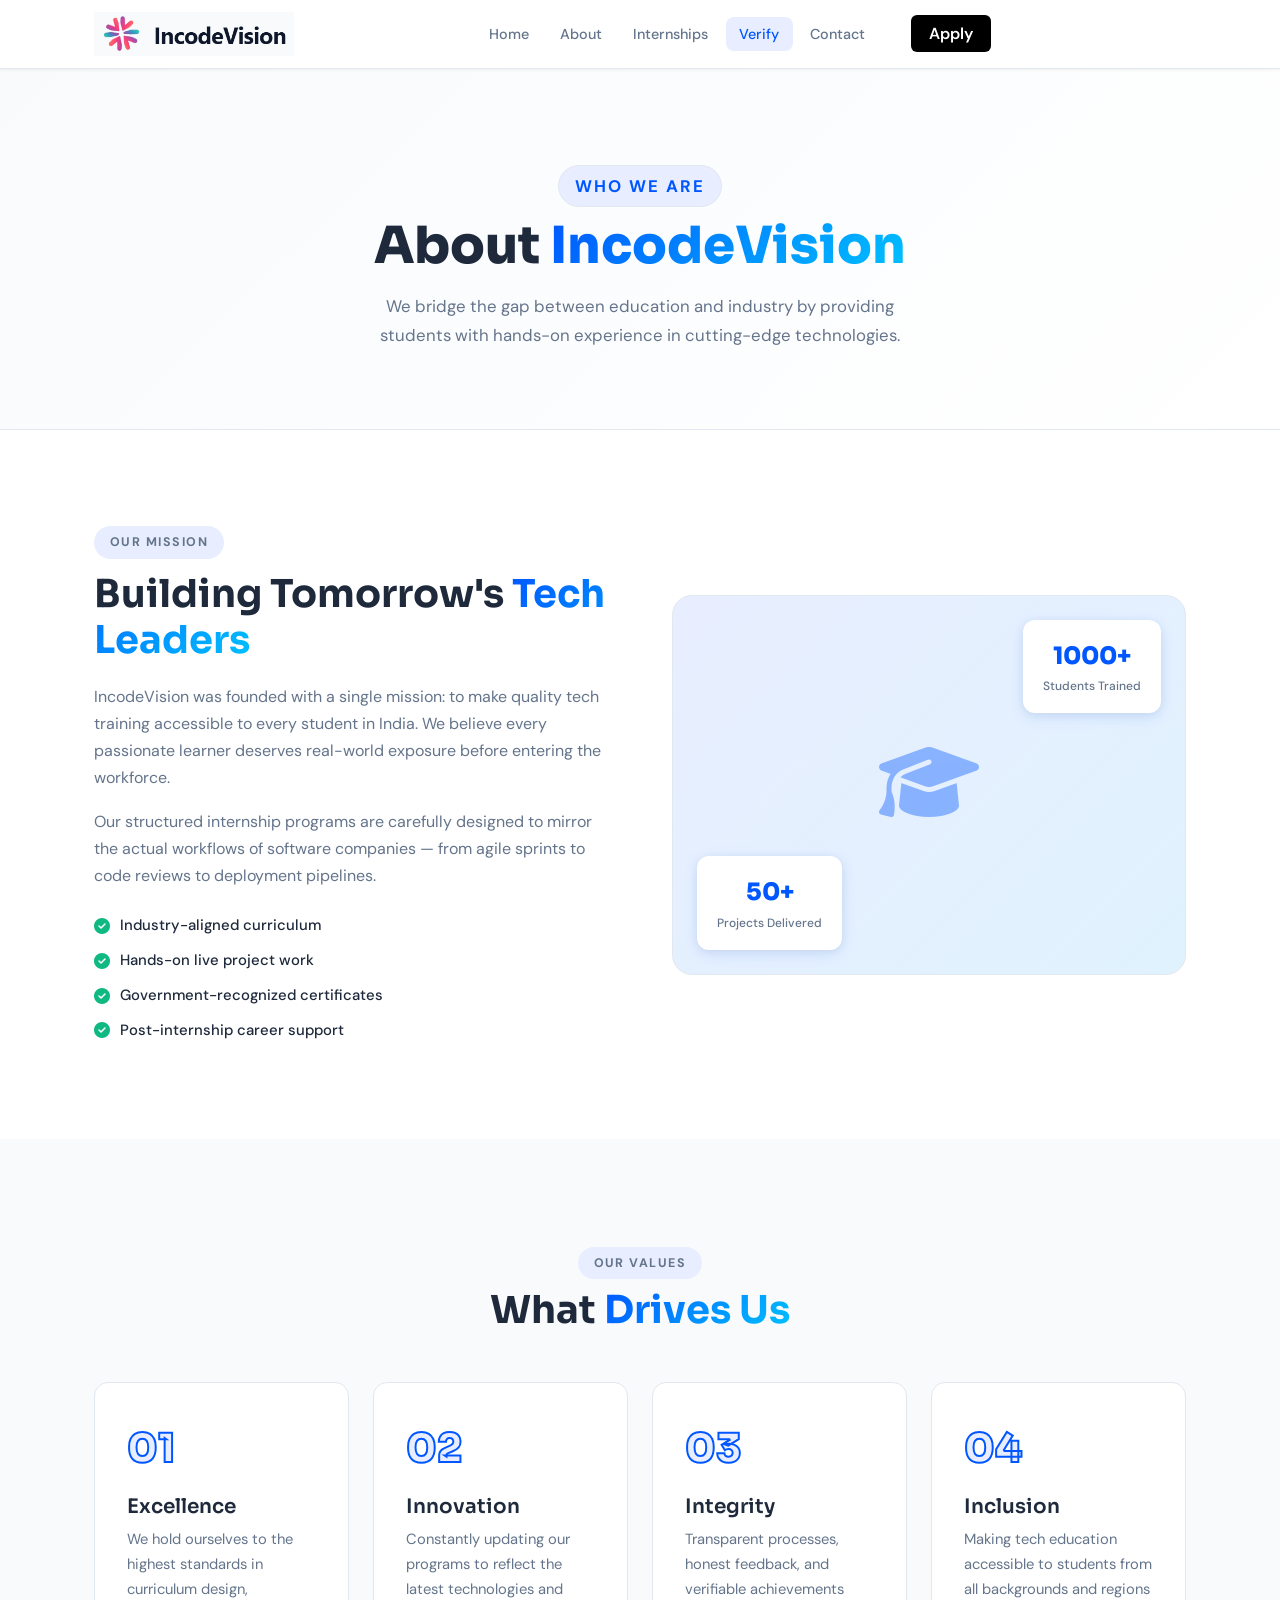
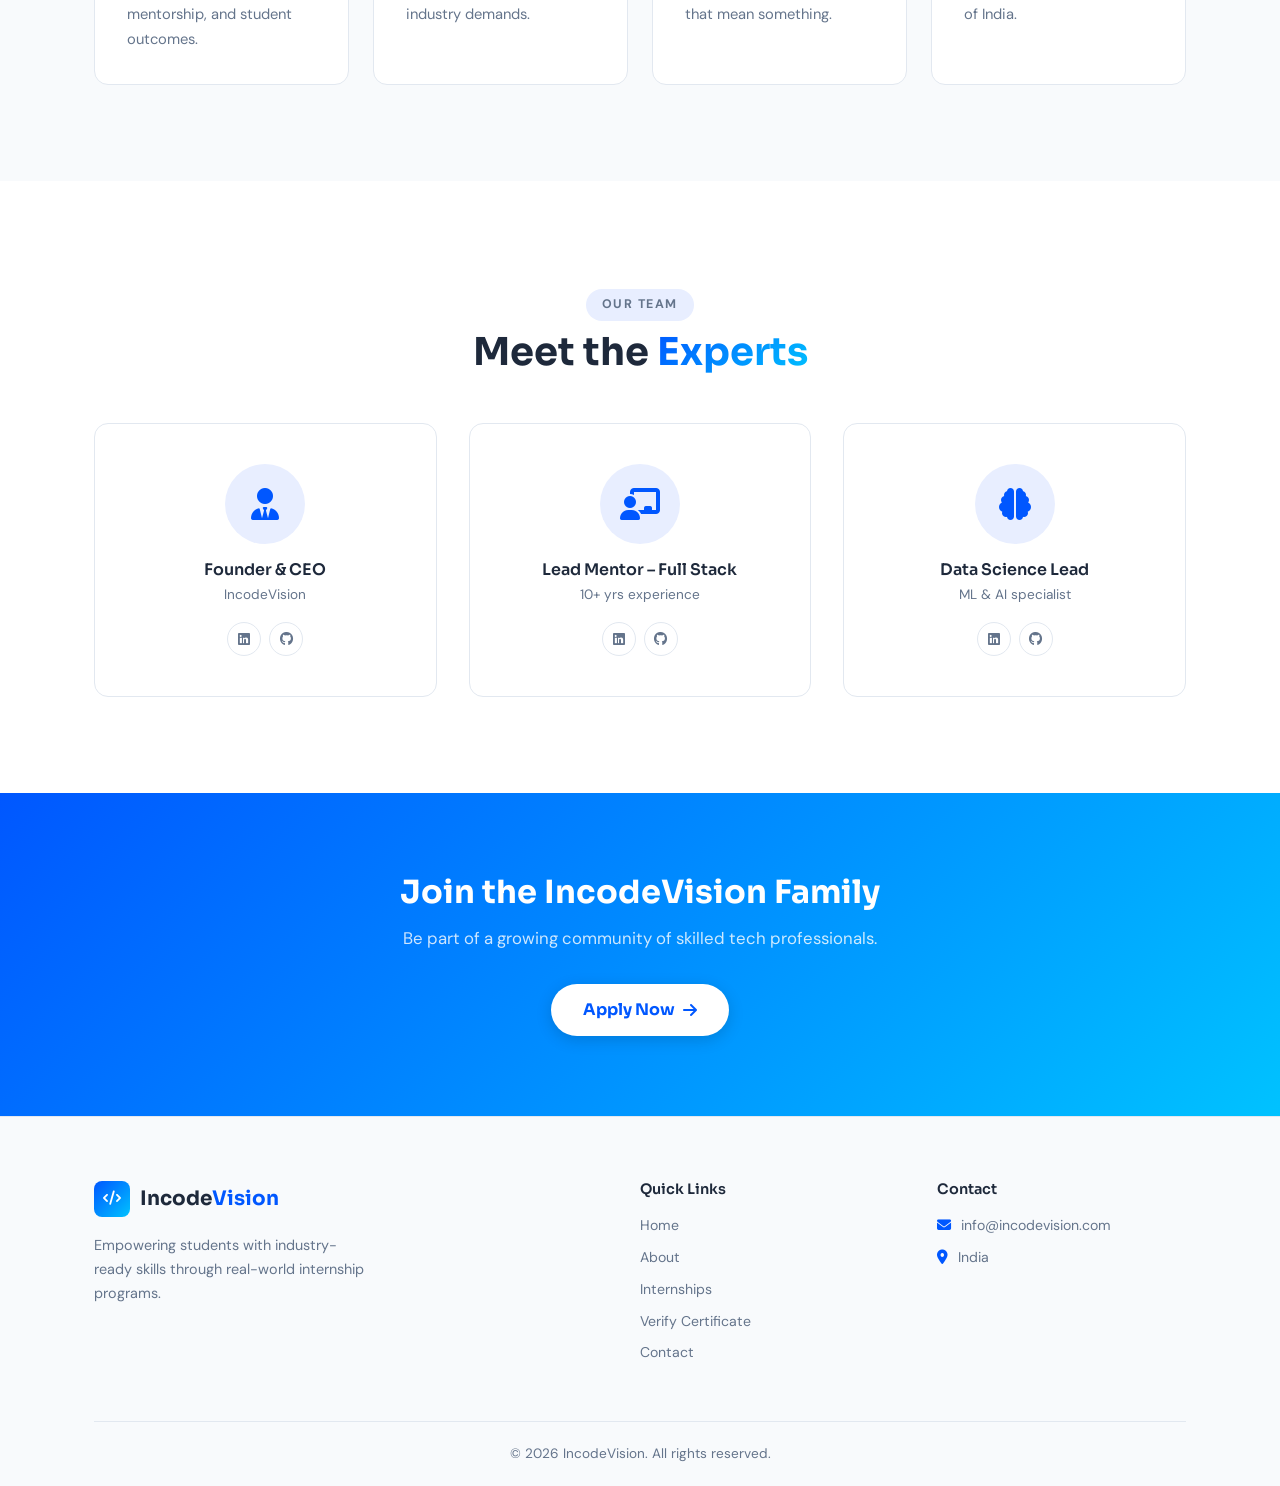
==== incodevision-site/about.html @ 97fe5856 "Add files via upload" ====
<!DOCTYPE html>
<html lang="en">
<head>
  <meta charset="UTF-8" />
  <meta name="viewport" content="width=device-width, initial-scale=1.0"/>

  <title>IncodeVision - Software Training & Internships</title>

  <!-- ✅ Favicon -->
  <link rel="icon" type="image/png" href="images/logo.png">

  <!-- CSS -->
  <link rel="stylesheet" href="css/style.css" />

  <!-- Fonts -->
  <link href="https://fonts.googleapis.com/css2?family=Sora:wght@300;400;600;700;800&family=DM+Sans:wght@300;400;500;600&display=swap" rel="stylesheet"/>
  
  <!-- Icons -->
  <link rel="stylesheet" href="https://cdnjs.cloudflare.com/ajax/libs/font-awesome/6.5.0/css/all.min.css"/>
</head>
<body>

<nav class="navbar">
  <div class="nav-container">
    <a href="index.html" class="nav-logo">
      <img src="images/logo1.png" alt="IncodeVision" style="width: 200px;">
      <span class="logo-text">IncodeVision</span>
    </a>

    <div class="nav-menu-wrapper">
      <ul class="nav-links">
        <li><a href="index.html">Home</a></li>
        <li><a href="about.html">About</a></li>
        <li><a href="internships.html">Internships</a></li>
        <li><a href="verify.html" class="active">Verify</a></li>
        <li><a href="contact.html">Contact</a></li>
      </ul>
    </div>

    <div class="nav-action">
      <a href="https://docs.google.com/forms/d/e/1FAIpQLSc2dEgize7jvBvzToifJGO6LX6kTXSYK8UEjQz7DuTjuhGM4A/viewform" 
   class="btn-apply" 
   target="_blank" 
   rel="noopener noreferrer">
   Apply
</a>
    </div>

    <button class="hamburger" onclick="toggleMenu()"><i class="fas fa-bars"></i></button>
  </div>
</nav>

  <!-- PAGE HERO -->
  <section class="page-hero">
    <div class="container">
      <p class="section-tag">Who We Are</p>
      <h1>About <span class="gradient-text">IncodeVision</span></h1>
      <p>We bridge the gap between education and industry by providing students with hands-on experience in cutting-edge technologies.</p>
    </div>
  </section>

  <!-- MISSION -->
  <section class="about-mission">
    <div class="container two-col">
      <div class="about-text">
        <p class="section-tag">Our Mission</p>
        <h2>Building Tomorrow's <span class="gradient-text">Tech Leaders</span></h2>
        <p>IncodeVision was founded with a single mission: to make quality tech training accessible to every student in India. We believe every passionate learner deserves real-world exposure before entering the workforce.</p>
        <p>Our structured internship programs are carefully designed to mirror the actual workflows of software companies — from agile sprints to code reviews to deployment pipelines.</p>
        <div class="about-checks">
          <div class="check-item"><i class="fas fa-check-circle"></i> Industry-aligned curriculum</div>
          <div class="check-item"><i class="fas fa-check-circle"></i> Hands-on live project work</div>
          <div class="check-item"><i class="fas fa-check-circle"></i> Government-recognized certificates</div>
          <div class="check-item"><i class="fas fa-check-circle"></i> Post-internship career support</div>
        </div>
      </div>
      <div class="about-image-block">
        <div class="about-img-card">
          <div class="img-stat-overlay top-right">
            <span class="big-num">1000+</span>
            <span>Students Trained</span>
          </div>
          <div class="img-stat-overlay bottom-left">
            <span class="big-num">50+</span>
            <span>Projects Delivered</span>
          </div>
          <div class="img-placeholder">
            <i class="fas fa-graduation-cap"></i>
          </div>
        </div>
      </div>
    </div>
  </section>

  <!-- VALUES -->
  <section class="values-section">
    <div class="container">
      <div class="section-header">
        <p class="section-tag">Our Values</p>
        <h2>What <span class="gradient-text">Drives Us</span></h2>
      </div>
      <div class="values-grid">
        <div class="value-card">
          <div class="value-num">01</div>
          <h3>Excellence</h3>
          <p>We hold ourselves to the highest standards in curriculum design, mentorship, and student outcomes.</p>
        </div>
        <div class="value-card">
          <div class="value-num">02</div>
          <h3>Innovation</h3>
          <p>Constantly updating our programs to reflect the latest technologies and industry demands.</p>
        </div>
        <div class="value-card">
          <div class="value-num">03</div>
          <h3>Integrity</h3>
          <p>Transparent processes, honest feedback, and verifiable achievements that mean something.</p>
        </div>
        <div class="value-card">
          <div class="value-num">04</div>
          <h3>Inclusion</h3>
          <p>Making tech education accessible to students from all backgrounds and regions of India.</p>
        </div>
      </div>
    </div>
  </section>

  <!-- TEAM -->
  <section class="team-section">
    <div class="container">
      <div class="section-header">
        <p class="section-tag">Our Team</p>
        <h2>Meet the <span class="gradient-text">Experts</span></h2>
      </div>
      <div class="team-grid">
        <div class="team-card">
          <div class="team-avatar"><i class="fas fa-user-tie"></i></div>
          <h4>Founder & CEO</h4>
          <p>IncodeVision</p>
          <div class="team-socials">
            <a href="#"><i class="fab fa-linkedin"></i></a>
            <a href="#"><i class="fab fa-github"></i></a>
          </div>
        </div>
        <div class="team-card">
          <div class="team-avatar"><i class="fas fa-chalkboard-teacher"></i></div>
          <h4>Lead Mentor – Full Stack</h4>
          <p>10+ yrs experience</p>
          <div class="team-socials">
            <a href="#"><i class="fab fa-linkedin"></i></a>
            <a href="#"><i class="fab fa-github"></i></a>
          </div>
        </div>
        <div class="team-card">
          <div class="team-avatar"><i class="fas fa-brain"></i></div>
          <h4>Data Science Lead</h4>
          <p>ML & AI specialist</p>
          <div class="team-socials">
            <a href="#"><i class="fab fa-linkedin"></i></a>
            <a href="#"><i class="fab fa-github"></i></a>
          </div>
        </div>
      </div>
    </div>
  </section>

  <!-- CTA BANNER -->
  <section class="cta-banner">
    <div class="container">
      <h2>Join the IncodeVision Family</h2>
      <p>Be part of a growing community of skilled tech professionals.</p>
      <a href="https://docs.google.com/forms/d/e/1FAIpQLSc2dEgize7jvBvzToifJGO6LX6kTXSYK8UEjQz7DuTjuhGM4A/viewform?pli=1" target="_blank" class="btn-white">Apply Now <i class="fas fa-arrow-right"></i></a>
    </div>
  </section>

  <footer class="footer">
    <div class="container">
      <div class="footer-grid">
        <div class="footer-brand">
          <div class="nav-logo" style="margin-bottom:1rem">
            <span class="logo-icon"><i class="fas fa-code"></i></span>
            <span class="logo-text">Incode<span class="accent">Vision</span></span>
          </div>
          <p>Empowering students with industry-ready skills through real-world internship programs.</p>
        </div>
        <div class="footer-links">
          <h4>Quick Links</h4>
          <a href="index.html">Home</a>
          <a href="about.html">About</a>
          <a href="internships.html">Internships</a>
          <a href="verify.html">Verify Certificate</a>
          <a href="contact.html">Contact</a>
        </div>
        <div class="footer-links">
          <h4>Contact</h4>
          <p><i class="fas fa-envelope"></i> info@incodevision.com</p>
          <p><i class="fas fa-map-marker-alt"></i> India</p>
        </div>
      </div>
      <div class="footer-bottom">
        <p>&copy; 2026 IncodeVision. All rights reserved.</p>
      </div>
    </div>
  </footer>

  <script src="js/main.js"></script>
</body>
</html>
---- incodevision-site/css/style.css ----
/* ===== RESET & BASE ===== */
*, *::before, *::after { box-sizing: border-box; margin: 0; padding: 0; }

:root {
  --primary: #0057ff;
  --primary-dark: #003ecb;
  --primary-light: #e8eeff;
  --accent: #00c2ff;
  --dark: #ffffff;
  --dark2: #f8fafc;
  --text: #1e293b;
  --text-muted: #64748b;
  --surface: #f8fafc;
  --border: #e2e8f0;
  --white: #ffffff;
  --success: #10b981;
  --error: #ef4444;
  --gradient: linear-gradient(135deg, var(--primary) 0%, var(--accent) 100%);
  --shadow-sm: 0 1px 3px rgba(0,0,0,0.06), 0 1px 2px rgba(0,0,0,0.04);
  --shadow-md: 0 4px 16px rgba(0,87,255,0.10), 0 2px 8px rgba(0,0,0,0.06);
  --shadow-lg: 0 20px 60px rgba(0,87,255,0.12), 0 8px 24px rgba(0,0,0,0.08);
  --radius: 14px;
  --radius-sm: 8px;
}

html { scroll-behavior: smooth; }
.btn-apply {
  background-color: black;
  color: white;
  padding: 8px 18px;
  border-radius: 6px;
  text-decoration: none;
  font-weight: 600;
  transition: 0.3s;
}

.btn-apply:hover {
  background-color: #333;
}
body {
  font-family: 'DM Sans', sans-serif;
  color: var(--text);
  background: var(--white);
  line-height: 1.7;
}
.nav-logo {
  display: flex;
  align-items: center;
  gap: 10px;
}

.nav-logo-img {
  height: 45px;   /* 🔥 perfect navbar size */
  width: auto;
  object-fit: contain;
}

.logo-text {
  font-size: 20px;
  font-weight: 700;
}
.container { max-width: 1140px; margin: 0 auto; padding: 0 1.5rem; }
img { max-width: 100%; display: block; }
a { text-decoration: none; color: inherit; }

/* ===== TYPOGRAPHY ===== */
h1, h2, h3, h4 { font-family: 'Sora', sans-serif; line-height: 1.2; }
h1 { font-size: clamp(2rem, 5vw, 3.2rem); font-weight: 800; }
h2 { font-size: clamp(1.6rem, 4vw, 2.4rem); font-weight: 700; }
h3 { font-size: 1.25rem; font-weight: 600; }
h4 { font-size: 1rem; font-weight: 600; }

.gradient-text {
  background: var(--gradient);
  -webkit-background-clip: text;
  -webkit-text-fill-color: transparent;
  background-clip: text;
}

/* ===== BUTTONS ===== */
.btn-primary {
  display: inline-flex; align-items: center; gap: 8px;
  background: var(--gradient);
  color: white;
  padding: 0.75rem 1.75rem;
  border-radius: 50px;
  font-family: 'Sora', sans-serif;
  font-weight: 600;
  font-size: 0.95rem;
  border: none; cursor: pointer;
  transition: transform 0.2s, box-shadow 0.2s;
  box-shadow: 0 4px 16px rgba(0,87,255,0.3);
}
.btn-primary:hover { transform: translateY(-2px); box-shadow: 0 8px 24px rgba(0,87,255,0.4); }

.btn-secondary {
  display: inline-flex; align-items: center; gap: 8px;
  background: rgba(0,0,0,0.05);
  color: var(--primary);
  padding: 0.75rem 1.75rem;
  border-radius: 50px;
  font-family: 'Sora', sans-serif;
  font-weight: 600;
  font-size: 0.95rem;
  border: 2px solid var(--border);
  cursor: pointer;
  transition: all 0.2s;
  backdrop-filter: blur(4px);
}
.btn-secondary:hover { background: var(--primary-light); border-color: var(--primary); }

.btn-white {
  display: inline-flex; align-items: center; gap: 8px;
  background: white;
  color: var(--primary);
  padding: 0.75rem 2rem;
  border-radius: 50px;
  font-family: 'Sora', sans-serif;
  font-weight: 700;
  font-size: 1rem;
  border: none; cursor: pointer;
  transition: transform 0.2s, box-shadow 0.2s;
  box-shadow: 0 4px 16px rgba(0,0,0,0.15);
}
.btn-white:hover { transform: translateY(-2px); box-shadow: 0 8px 24px rgba(0,0,0,0.2); }

.full-width { width: 100%; justify-content: center; }

/* ===== SECTION LABELS ===== */
.section-tag {
  display: inline-block;
  background: var(--primary-light);
  color: var(--primary);
  font-size: 0.78rem;
  font-weight: 700;
  letter-spacing: 0.12em;
  text-transform: uppercase;
  padding: 0.35rem 1rem;
  border-radius: 50px;
  margin-bottom: 0.75rem;
}

.section-header { text-align: center; margin-bottom: 3rem; }
.section-header h2 { margin-top: 0.5rem; }
.section-header p { color: var(--text-muted); max-width: 560px; margin: 0.75rem auto 0; }

/* ===== NAVBAR - LIGHT THEME ===== */
.navbar {
  position: sticky; top: 0; z-index: 1000;
  background: rgba(255,255,255,0.98);
  backdrop-filter: blur(12px);
  border-bottom: 1px solid var(--border);
  box-shadow: var(--shadow-sm);
}

.nav-container {
  max-width: 1140px; margin: 0 auto; padding: 0 1.5rem;
  display: flex; align-items: center; gap: 2rem;
  height: 68px;
}

.nav-logo {
  display: flex; align-items: center; gap: 10px;
  font-family: 'Sora', sans-serif; font-weight: 800; font-size: 1.2rem;
  color: var(--dark);
}
.logo-icon {
  width: 36px; height: 36px;
  background: var(--gradient);
  border-radius: 8px;
  display: flex; align-items: center; justify-content: center;
  color: white; font-size: 0.9rem;
}
.logo-text .accent { color: var(--primary); }

.nav-links {
  display: flex; list-style: none; gap: 0.25rem; margin-left: auto;
}
.nav-links a {
  font-size: 0.9rem; font-weight: 500; color: var(--text-muted);
  padding: 0.5rem 0.85rem; border-radius: var(--radius-sm);
  transition: all 0.2s;
}
.nav-links a:hover, .nav-links a.active {
  color: var(--primary); background: var(--primary-light);
}

.nav-cta {
  display: inline-flex; align-items: center;
  background: var(--gradient);
  color: white !important;
  padding: 0.55rem 1.25rem;
  border-radius: 50px;
  font-size: 0.88rem;
  font-weight: 600;
  white-space: nowrap;
  box-shadow: 0 2px 8px rgba(0,87,255,0.3);
  transition: transform 0.2s, box-shadow 0.2s;
}
.nav-cta:hover { transform: translateY(-1px); box-shadow: 0 4px 14px rgba(0,87,255,0.4); }

.hamburger {
  display: none; background: none; border: none;
  font-size: 1.3rem; cursor: pointer; color: var(--text);
  margin-left: auto;
}

.mobile-menu {
  display: none; flex-direction: column;
  background: white; border-top: 1px solid var(--border);
  padding: 0.75rem 1.5rem 1rem;
}
.mobile-menu a {
  padding: 0.65rem 0; color: var(--text-muted); font-weight: 500;
  border-bottom: 1px solid var(--border);
}
.mobile-menu a:last-child { border-bottom: none; }
.mobile-menu.open { display: flex; }

/* ===== HERO - LIGHT THEME ===== */
.hero {
  min-height: calc(100vh - 68px);
  background: linear-gradient(135deg, #f8fafc 0%, #ffffff 100%);
  display: flex; align-items: center;
  position: relative; overflow: hidden;
  padding: 5rem 1.5rem;
  gap: 4rem;
  max-width: 100%;
}

.hero-bg-shapes { position: absolute; inset: 0; pointer-events: none; }
.shape {
  position: absolute; border-radius: 50%;
  filter: blur(80px); opacity: 0.1;
}
.s1 { width: 500px; height: 500px; background: var(--primary); top: -150px; right: -100px; }
.s2 { width: 300px; height: 300px; background: var(--accent); bottom: 50px; left: -80px; }
.s3 { width: 200px; height: 200px; background: #7c3aed; top: 40%; left: 35%; }

.hero-content {
  max-width: 620px; margin: 0 auto;
  position: relative; z-index: 1;
  flex: 1;
  text-align: left;
}

.hero-badge {
  display: inline-flex; align-items: center; gap: 6px;
  background: var(--primary-light);
  color: var(--primary);
  font-size: 0.82rem; font-weight: 600;
  padding: 0.4rem 1rem; border-radius: 50px;
  border: 1px solid var(--border);
  margin-bottom: 1.5rem;
}
.hero-badge i { color: #fbbf24; }

.hero h1 { color: var(--text); margin-bottom: 1.25rem; }
.hero p { color: var(--text-muted); font-size: 1.1rem; margin-bottom: 2rem; max-width: 520px; }

.hero-buttons { display: flex; gap: 1rem; flex-wrap: wrap; margin-bottom: 3rem; }

.hero-stats {
  display: flex; align-items: center; gap: 2rem;
  flex-wrap: wrap;
}
.stat { display: flex; flex-direction: column; }
.stat-num { font-family: 'Sora', sans-serif; font-size: 1.6rem; font-weight: 800; color: var(--text); }
.stat-label { font-size: 0.8rem; color: var(--text-muted); }
.stat-divider { width: 1px; height: 40px; background: var(--border); }

.hero-visual {
  flex: 1; display: flex; justify-content: center; align-items: center;
  position: relative; z-index: 1;
  max-width: 400px; margin: 0 auto;
}

.code-card {
  background: #ffffff;
  border: 1px solid var(--border);
  border-radius: 16px;
  width: 100%;
  max-width: 380px;
  overflow: hidden;
  box-shadow: var(--shadow-lg);
}
.code-header {
  background: var(--surface);
  padding: 0.75rem 1rem;
  display: flex; align-items: center; gap: 6px;
  border-bottom: 1px solid var(--border);
}
.dot { width: 10px; height: 10px; border-radius: 50%; }
.dot.red { background: #ff5f57; }
.dot.yellow { background: #febc2e; }
.dot.green { background: #28c840; }
.code-body { padding: 1.5rem; font-family: 'Courier New', monospace; font-size: 0.88rem; }
.code-line { margin-bottom: 4px; color: var(--text); }
.code-line.pl { padding-left: 1.5rem; }
.kw { color: #d73a49; font-weight: 600; }
.fn { color: #6f42c1; }
.str { color: #032f62; }
.cursor { animation: blink 1s infinite; }
@keyframes blink { 0%,100%{opacity:1}50%{opacity:0} }

/* ===== PAGE HERO - LIGHT ===== */
.page-hero {
  background: linear-gradient(135deg, #f8fafc 0%, #ffffff 100%);
  padding: 5rem 1.5rem;
  text-align: center;
  border-bottom: 1px solid var(--border);
}
.page-hero h1 { color: var(--text); margin-top: 0.5rem; }
.page-hero p { color: var(--text-muted); max-width: 560px; margin: 1rem auto 0; font-size: 1.05rem; }
.page-hero .section-tag { background: var(--primary-light); color: var(--primary); border: 1px solid var(--border); }

/* ===== FEATURES ===== */
.features { padding: 6rem 1.5rem; background: var(--surface); }
.features-grid {
  display: grid; grid-template-columns: repeat(auto-fit, minmax(300px, 1fr)); gap: 1.5rem;
}
.feature-card {
  background: white; border-radius: var(--radius);
  padding: 2rem; border: 1px solid var(--border);
  transition: transform 0.2s, box-shadow 0.2s;
}
.feature-card:hover { transform: translateY(-4px); box-shadow: var(--shadow-md); }
.feature-icon {
  width: 52px; height: 52px;
  background: var(--primary-light);
  border-radius: 12px;
  display: flex; align-items: center; justify-content: center;
  font-size: 1.3rem; color: var(--primary);
  margin-bottom: 1.25rem;
}
.feature-card h3 { margin-bottom: 0.5rem; }
.feature-card p { color: var(--text-muted); font-size: 0.93rem; }

/* ===== DOMAINS ===== */
.domains { padding: 6rem 1.5rem; background: white; }
.domains-grid {
  display: grid; grid-template-columns: repeat(auto-fit, minmax(160px, 1fr)); gap: 1.25rem;
}
.domain-card {
  background: white; border: 1px solid var(--border);
  border-radius: var(--radius);
  padding: 2rem 1rem; text-align: center;
  transition: all 0.2s; cursor: default;
}
.domain-card:hover { border-color: var(--primary); box-shadow: var(--shadow-md); transform: translateY(-3px); }
.domain-card i { font-size: 2rem; margin-bottom: 0.75rem; color: var(--primary); display: block; }
.domain-card h4 { font-size: 0.92rem; margin-bottom: 0.4rem; }
.domain-card span { font-size: 0.78rem; color: var(--text-muted); }

/* ===== CTA BANNER ===== */
.cta-banner {
  background: var(--gradient);
  padding: 5rem 1.5rem; text-align: center;
}
.cta-banner h2 { color: white; font-size: 2rem; margin-bottom: 0.75rem; }
.cta-banner p { color: rgba(255,255,255,0.8); margin-bottom: 2rem; font-size: 1.05rem; }

/* ===== FOOTER - LIGHT ===== */
.footer { background: var(--surface); color: var(--text-muted); padding: 4rem 1.5rem 0; border-top: 1px solid var(--border); }
.footer-grid {
  display: grid; grid-template-columns: 2fr 1fr 1fr; gap: 3rem; padding-bottom: 3rem;
  border-bottom: 1px solid var(--border);
}
.footer-brand .nav-logo { color: var(--text); }
.footer-brand p { margin-top: 0.75rem; font-size: 0.9rem; max-width: 280px; }
.footer-links h4 { color: var(--text); margin-bottom: 1rem; font-size: 0.9rem; }
.footer-links a, .footer-links p {
  display: block; color: var(--text-muted); font-size: 0.88rem;
  margin-bottom: 0.5rem; transition: color 0.2s;
}
.footer-links a:hover { color: var(--primary); }
.footer-links p i { margin-right: 6px; color: var(--primary); }
.footer-bottom {
  padding: 1.25rem 0; text-align: center;
  font-size: 0.85rem; color: var(--text-muted);
}

/* ===== ABOUT PAGE - LIGHT ===== */
.about-mission { padding: 6rem 1.5rem; background: white; }
.two-col { display: grid; grid-template-columns: 1fr 1fr; gap: 4rem; align-items: center; }
.about-text .section-tag { margin-bottom: 0.75rem; }
.about-text h2 { margin-bottom: 1.25rem; }
.about-text p { color: var(--text-muted); margin-bottom: 1rem; }
.about-checks { margin-top: 1.5rem; display: flex; flex-direction: column; gap: 0.6rem; }
.check-item {
  display: flex; align-items: center; gap: 10px;
  font-size: 0.93rem; font-weight: 500;
}
.check-item i { color: var(--success); font-size: 1rem; }

.about-image-block { position: relative; }
.about-img-card {
  background: linear-gradient(135deg, var(--primary-light), #e0f2fe);
  border-radius: 20px; height: 380px;
  display: flex; align-items: center; justify-content: center;
  position: relative; overflow: hidden;
  border: 1px solid var(--border);
}
.img-placeholder { font-size: 5rem; color: var(--primary); opacity: 0.4; }
.img-stat-overlay {
  position: absolute; background: white;
  border-radius: 12px; padding: 1rem 1.25rem;
  box-shadow: var(--shadow-md);
  display: flex; flex-direction: column; align-items: center;
}
.img-stat-overlay.top-right { top: 1.5rem; right: 1.5rem; }
.img-stat-overlay.bottom-left { bottom: 1.5rem; left: 1.5rem; }
.big-num { font-family: 'Sora', sans-serif; font-size: 1.5rem; font-weight: 800; color: var(--primary); }
.img-stat-overlay span:last-child { font-size: 0.75rem; color: var(--text-muted); font-weight: 500; }

.values-section { padding: 6rem 1.5rem; background: var(--surface); }
.values-grid { display: grid; grid-template-columns: repeat(auto-fit, minmax(220px, 1fr)); gap: 1.5rem; }
.value-card {
  background: white; border: 1px solid var(--border);
  border-radius: var(--radius); padding: 2rem;
  transition: all 0.2s;
}
.value-card:hover { border-color: var(--primary); box-shadow: var(--shadow-md); }
.value-num {
  font-family: 'Sora', sans-serif; font-size: 2.5rem; font-weight: 800;
  color: var(--primary-light); margin-bottom: 0.75rem;
  -webkit-text-stroke: 2px var(--primary);
}
.value-card h3 { margin-bottom: 0.5rem; }
.value-card p { color: var(--text-muted); font-size: 0.92rem; }

.team-section { padding: 6rem 1.5rem; background: white; }
.team-grid { display: grid; grid-template-columns: repeat(auto-fit, minmax(220px, 1fr)); gap: 2rem; }
.team-card {
  text-align: center; background: white; border: 1px solid var(--border);
  border-radius: var(--radius); padding: 2.5rem 1.5rem;
  transition: all 0.2s;
}
.team-card:hover { box-shadow: var(--shadow-md); transform: translateY(-4px); }
.team-avatar {
  width: 80px; height: 80px; border-radius: 50%;
  background: var(--primary-light);
  display: flex; align-items: center; justify-content: center;
  font-size: 2rem; color: var(--primary);
  margin: 0 auto 1rem;
}
.team-card h4 { margin-bottom: 0.25rem; }
.team-card > p { color: var(--text-muted); font-size: 0.85rem; margin-bottom: 1rem; }
.team-socials { display: flex; justify-content: center; gap: 0.5rem; }
.team-socials a {
  width: 34px; height: 34px; border-radius: 50%;
  border: 1px solid var(--border);
  display: flex; align-items: center; justify-content: center;
  font-size: 0.85rem; color: var(--text-muted);
  transition: all 0.2s;
}
.team-socials a:hover { border-color: var(--primary); color: var(--primary); }

/* ===== INTERNSHIPS PAGE ===== */
.how-it-works { padding: 6rem 1.5rem; background: var(--surface); }
.steps-grid {
  display: flex; align-items: flex-start; gap: 0; flex-wrap: wrap; justify-content: center;
}
.step-card {
  flex: 1; min-width: 160px; max-width: 220px;
  text-align: center; padding: 1.5rem 1rem;
}
.step-num {
  font-family: 'Sora', sans-serif; font-size: 2rem; font-weight: 800;
  background: var(--gradient); -webkit-background-clip: text;
  -webkit-text-fill-color: transparent; background-clip: text;
  margin-bottom: 0.5rem;
}
.step-card h3 { font-size: 1rem; margin-bottom: 0.4rem; }
.step-card p { font-size: 0.85rem; color: var(--text-muted); }
.step-arrow {
  display: flex; align-items: center; padding-top: 1.5rem;
  font-size: 1.2rem; color: #cbd5e1;
}

.programs-section { padding: 6rem 1.5rem; background: white; }
.programs-grid { display: grid; grid-template-columns: repeat(auto-fit, minmax(320px, 1fr)); gap: 1.5rem; }
.program-card {
  background: white; border: 1px solid var(--border);
  border-radius: var(--radius); padding: 2rem;
  transition: all 0.2s; position: relative; overflow: hidden;
}
.program-card:hover { box-shadow: var(--shadow-md); transform: translateY(-3px); }
.program-card.featured { border-color: var(--primary); box-shadow: 0 0 0 1px var(--primary), var(--shadow-md); }
.featured-badge {
  position: absolute; top: 1rem; right: 1rem;
  background: var(--gradient); color: white;
  font-size: 0.75rem; font-weight: 700; padding: 0.25rem 0.7rem;
  border-radius: 50px;
}
.program-icon {
  width: 56px; height: 56px; border-radius: 14px;
  display: flex; align-items: center; justify-content: center;
  font-size: 1.5rem; margin-bottom: 1.25rem;
}
.program-icon.python { background: #fef3c7; color: #d97706; }
.program-icon.react { background: #e0f2fe; color: #0284c7; }
.program-icon.ml { background: #f3e8ff; color: #7c3aed; }
.program-icon.android { background: #dcfce7; color: #16a34a; }
.program-icon.cloud { background: #e0f2fe; color: #0284c7; }
.program-icon.cyber { background: #fee2e2; color: #dc2626; }
.program-content h3 { margin-bottom: 0.6rem; }
.program-content p { color: var(--text-muted); font-size: 0.9rem; margin-bottom: 1rem; }
.program-meta { display: flex; gap: 1rem; flex-wrap: wrap; margin-bottom: 1rem; }
.program-meta span { font-size: 0.82rem; color: var(--text-muted); display: flex; align-items: center; gap: 4px; }
.program-meta i { color: var(--primary); }
.program-tags { display: flex; flex-wrap: wrap; gap: 0.4rem; margin-bottom: 1.25rem; }
.program-tags span {
  background: var(--primary-light); color: var(--primary);
  font-size: 0.75rem; font-weight: 600; padding: 0.2rem 0.65rem; border-radius: 50px;
}

.benefits-section { padding: 5rem 1.5rem; background: var(--surface); }
.benefits-grid { display: grid; grid-template-columns: repeat(auto-fit, minmax(240px, 1fr)); gap: 1rem; }
.benefit-item {
  display: flex; align-items: center; gap: 10px;
  background: white; border: 1px solid var(--border);
  border-radius: var(--radius-sm); padding: 1rem 1.25rem;
  font-weight: 500; font-size: 0.93rem;
}
.benefit-item i { color: var(--success); font-size: 1.1rem; flex-shrink: 0; }

/* ===== VERIFY PAGE ===== */
.verify-section { padding: 5rem 1.5rem; background: white; }
.verify-card {
  max-width: 700px; margin: 0 auto 4rem;
  background: white; border: 1px solid var(--border);
  border-radius: 20px; padding: 3rem;
  box-shadow: var(--shadow-md);
  text-align: center;
}
.verify-icon {
  width: 72px; height: 72px;
  background: var(--primary-light);
  border-radius: 50%; margin: 0 auto 1.5rem;
  display: flex; align-items: center; justify-content: center;
  font-size: 1.8rem; color: var(--primary);
}
.verify-card h2 { margin-bottom: 0.6rem; }
.verify-card > p { color: var(--text-muted); margin-bottom: 2rem; }

.verify-form { display: flex; gap: 0.75rem; flex-wrap: wrap; justify-content: center; margin-bottom: 2rem; }
.input-group {
  flex: 1; min-width: 240px;
  display: flex; align-items: center; gap: 0;
  border: 2px solid var(--border); border-radius: 50px;
  overflow: hidden; background: white;
  transition: border-color 0.2s;
}
.input-group:focus-within { border-color: var(--primary); }
.input-icon { padding: 0 0.75rem 0 1.25rem; color: var(--text-muted); font-size: 0.9rem; }
.input-group input {
  flex: 1; border: none; outline: none; padding: 0.85rem 1rem 0.85rem 0;
  font-family: 'DM Sans', sans-serif; font-size: 0.92rem;
  color: var(--text);
}
.verify-btn { white-space: nowrap; }

.verify-result {
  border-radius: var(--radius); padding: 0;
  overflow: hidden; text-align: left; border: 1px solid;
}
.verify-result.success { border-color: var(--success); }
.verify-result.error { border-color: var(--error); }
.result-header {
  display: flex; align-items: center; gap: 10px;
  padding: 1rem 1.5rem; font-weight: 600;
}
.verify-result.success .result-header { background: #d1fae5; color: #065f46; }
.verify-result.error .result-header { background: #fee2e2; color: #991b1b; }
.result-header i { font-size: 1.1rem; }
.result-body { padding: 1.25rem 1.5rem; }
.result-row {
  display: flex; justify-content: space-between; align-items: center;
  padding: 0.65rem 0; border-bottom: 1px solid var(--border);
  font-size: 0.92rem;
}
.result-row:last-child { border-bottom: none; }
.result-label { color: var(--text-muted); font-weight: 500; }
.result-value { font-weight: 600; }
.status-badge {
  background: #d1fae5; color: #065f46;
  padding: 0.2rem 0.75rem; border-radius: 50px; font-size: 0.82rem;
}

.verify-info-grid { display: grid; grid-template-columns: repeat(auto-fit, minmax(220px, 1fr)); gap: 1.5rem; }
.verify-info-card {
  text-align: center; padding: 2rem;
  background: white; border: 1px solid var(--border); border-radius: var(--radius);
}
.verify-info-card i {
  font-size: 2rem; color: var(--primary); margin-bottom: 1rem; display: block;
}
.verify-info-card h4 { margin-bottom: 0.5rem; }
.verify-info-card p { font-size: 0.88rem; color: var(--text-muted); }

.faq-section { padding: 6rem 1.5rem; background: var(--surface); }
.faq-list { max-width: 700px; margin: 0 auto; display: flex; flex-direction: column; gap: 0.75rem; }
.faq-item {
  background: white; border: 1px solid var(--border); border-radius: var(--radius);
  overflow: hidden; cursor: pointer;
}
.faq-question {
  padding: 1.1rem 1.5rem;
  display: flex; justify-content: space-between; align-items: center;
  font-weight: 600; font-size: 0.95rem;
  transition: background 0.2s;
}
.faq-question:hover { background: var(--primary-light); }
.faq-question i { color: var(--primary); transition: transform 0.3s; flex-shrink: 0; }
.faq-item.open .faq-question i { transform: rotate(180deg); }
.faq-answer {
  padding: 0 1.5rem; max-height: 0; overflow: hidden;
  color: var(--text-muted); font-size: 0.9rem;
  transition: max-height 0.3s ease, padding 0.3s ease;
}
.faq-item.open .faq-answer { max-height: 200px; padding: 0 1.5rem 1.25rem; }

/* ===== CONTACT PAGE ===== */
.contact-section { padding: 6rem 1.5rem; background: white; }
.contact-grid { display: grid; grid-template-columns: 1fr 1.4fr; gap: 4rem; align-items: start; }
.contact-info h3 { margin-bottom: 0.75rem; }
.contact-info > p { color: var(--text-muted); margin-bottom: 2rem; }
.contact-items { display: flex; flex-direction: column; gap: 1.25rem; margin-bottom: 2rem; }
.contact-item { display: flex; align-items: flex-start; gap: 1rem; }
.contact-item-icon {
  width: 44px; height: 44px; border-radius: 10px;
  background: var(--primary-light); color: var(--primary);
  display: flex; align-items: center; justify-content: center;
  font-size: 1rem; flex-shrink: 0;
}
.contact-item h4 { font-size: 0.88rem; margin-bottom: 0.2rem; }
.contact-item p { font-size: 0.88rem; color: var(--text-muted); }
.social-links h4 { margin-bottom: 0.75rem; font-size: 0.9rem; }
.social-icons { display: flex; gap: 0.6rem; }
.social-btn {
  width: 40px; height: 40px; border-radius: 50%;
  border: 1px solid var(--border);
  display: flex; align-items: center; justify-content: center;
  color: var(--text-muted); font-size: 0.9rem;
  transition: all 0.2s;
}
.social-btn:hover { background: var(--primary); border-color: var(--primary); color: white; }

.contact-form-box {
  background: white; border: 1px solid var(--border);
  border-radius: 20px; padding: 2.5rem;
  box-shadow: var(--shadow-md);
}
.contact-form-box h3 { margin-bottom: 1.5rem; }
.form-row { display: grid; grid-template-columns: 1fr 1fr; gap: 1rem; }
.form-group { margin-bottom: 1.1rem; }
.form-group label { display: block; font-size: 0.85rem; font-weight: 600; margin-bottom: 0.4rem; }
.form-group input, .form-group textarea {
  width: 100%; border: 2px solid var(--border);
  border-radius: var(--radius-sm); padding: 0.7rem 1rem;
  font-family: 'DM Sans', sans-serif; font-size: 0.92rem;
  color: var(--text); outline: none; transition: border-color 0.2s;
  resize: vertical;
}
.form-group input:focus, .form-group textarea:focus { border-color: var(--primary); }
.form-success {
  background: #d1fae5; color: #065f46; border-radius: var(--radius-sm);
  padding: 0.9rem 1.25rem; margin-top: 1rem; font-weight: 500; font-size: 0.9rem;
  display: flex; align-items: center; gap: 8px;
}

/* ===== RESPONSIVE ===== */
@media (max-width: 900px) {
  .hero { flex-direction: column; text-align: center; padding: 4rem 1.5rem 3rem; }
  .hero-content { max-width: 100%; }
  .hero-buttons { justify-content: center; }
  .hero-stats { justify-content: center; }
  .hero p { margin-left: auto; margin-right: auto; }
  .hero-visual { max-width: 360px; }
  .two-col, .contact-grid { grid-template-columns: 1fr; }
  .about-image-block { order: -1; }
  .footer-grid { grid-template-columns: 1fr; gap: 2rem; }
  .steps-grid { gap: 1rem; }
  .step-arrow { display: none; }
  .form-row { grid-template-columns: 1fr; }
}

@media (max-width: 768px) {
  .nav-links, .nav-cta { display: none; }
  .hamburger { display: flex; }
  .programs-grid, .features-grid { grid-template-columns: 1fr; }
}
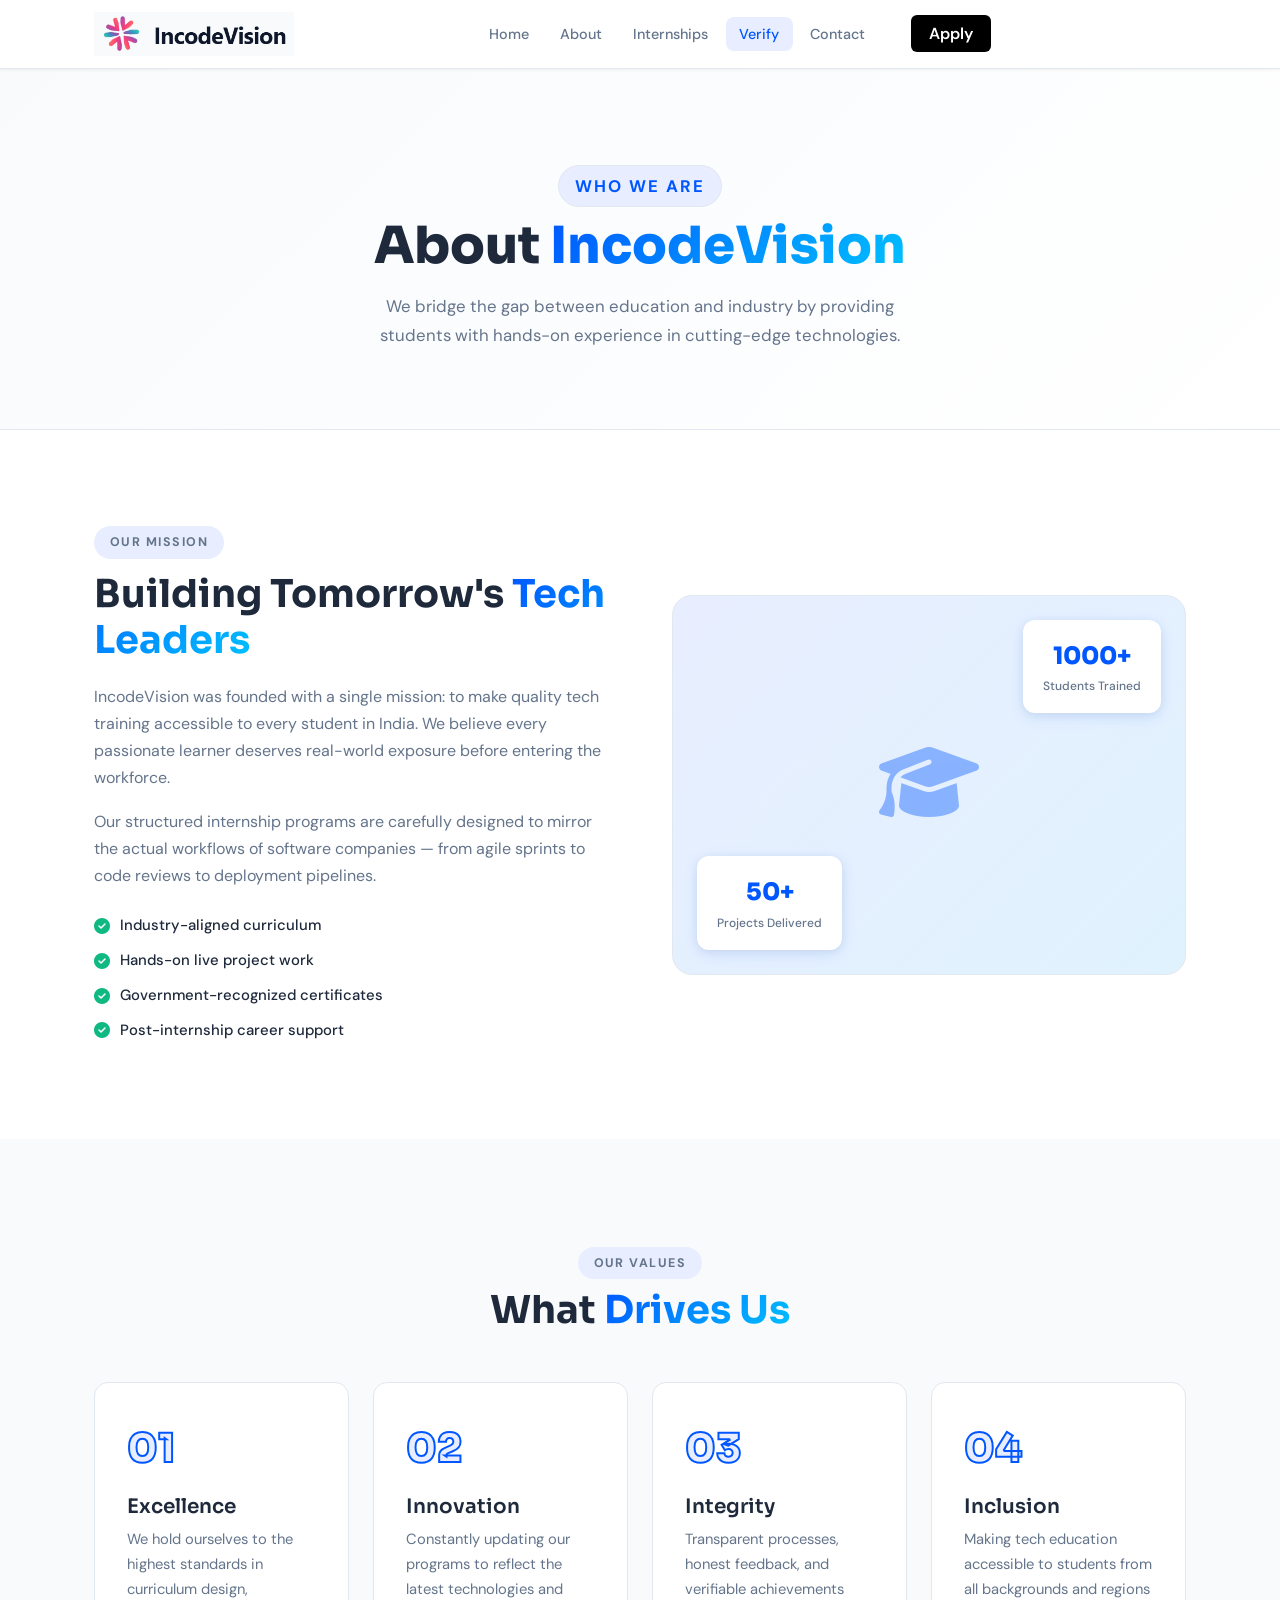
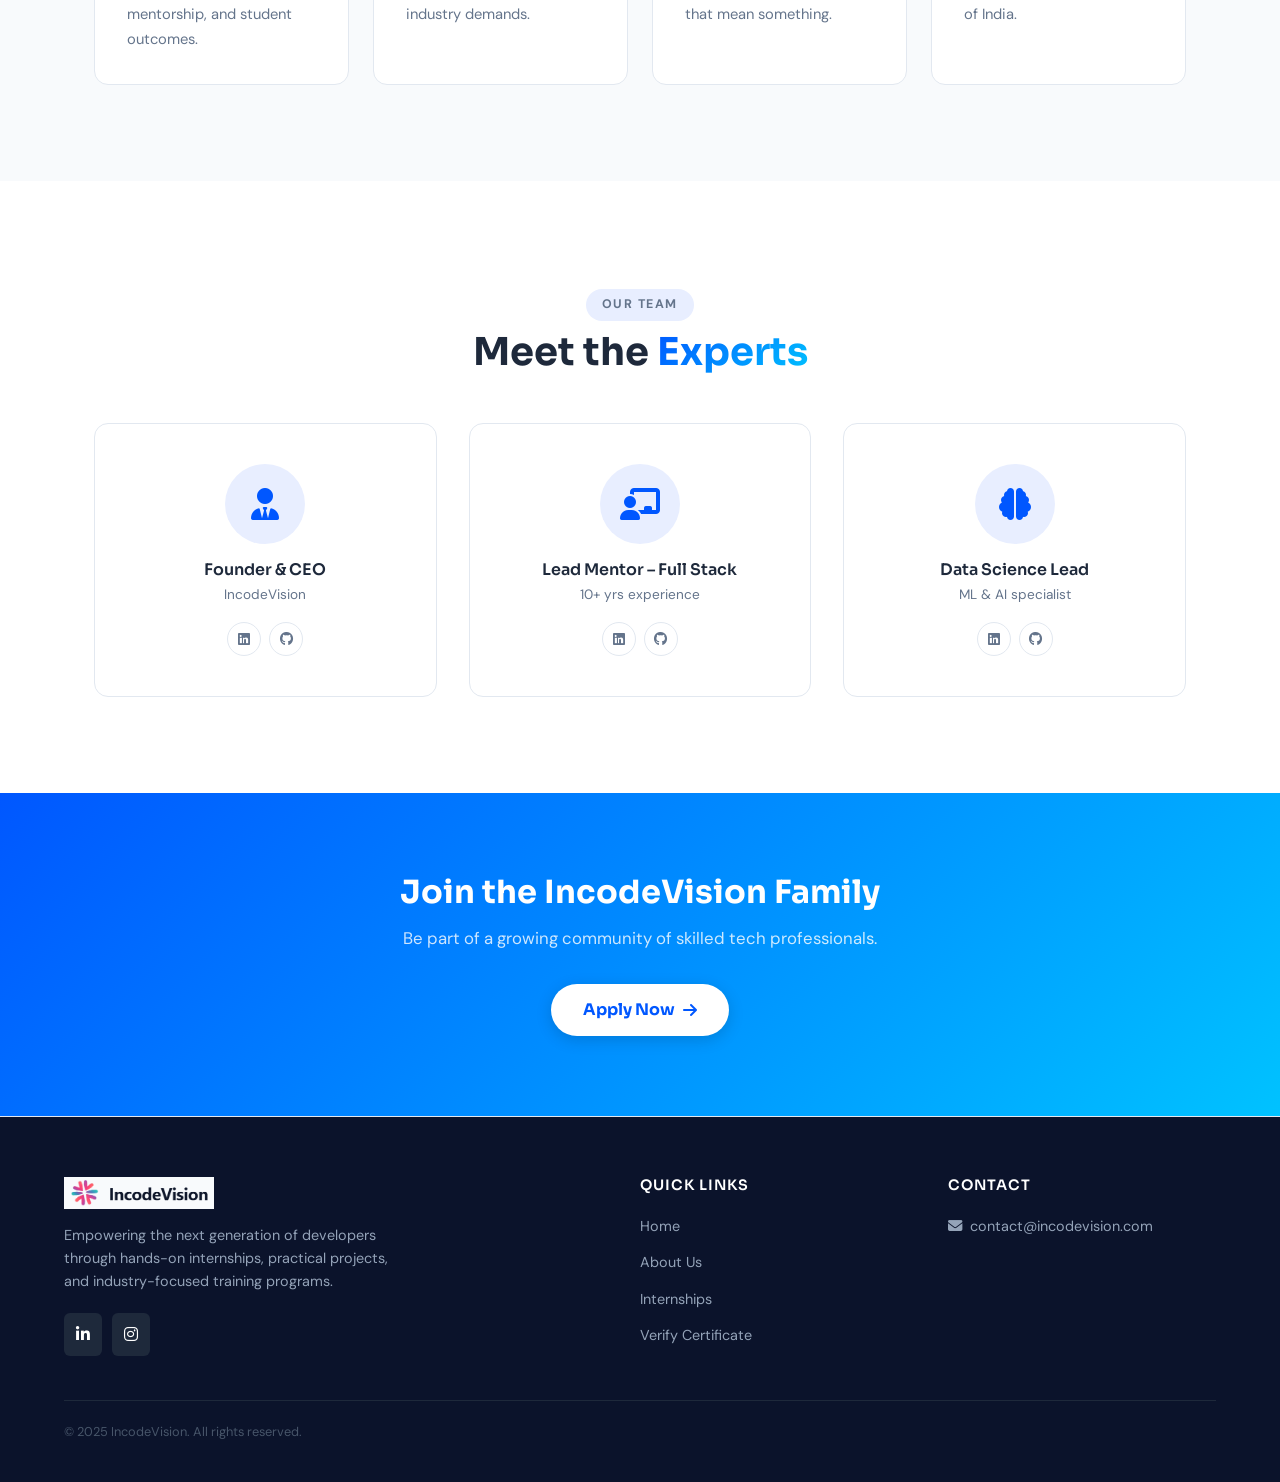
==== commit 29388bcd: "Add files via upload" ====
--- a/incodevision-site/about.html
+++ b/incodevision-site/about.html
@@ -172,35 +172,74 @@
     </div>
   </section>
 
-  <footer class="footer">
-    <div class="container">
-      <div class="footer-grid">
-        <div class="footer-brand">
-          <div class="nav-logo" style="margin-bottom:1rem">
-            <span class="logo-icon"><i class="fas fa-code"></i></span>
-            <span class="logo-text">Incode<span class="accent">Vision</span></span>
-          </div>
-          <p>Empowering students with industry-ready skills through real-world internship programs.</p>
-        </div>
-        <div class="footer-links">
-          <h4>Quick Links</h4>
-          <a href="index.html">Home</a>
-          <a href="about.html">About</a>
-          <a href="internships.html">Internships</a>
-          <a href="verify.html">Verify Certificate</a>
-          <a href="contact.html">Contact</a>
-        </div>
-        <div class="footer-links">
-          <h4>Contact</h4>
-          <p><i class="fas fa-envelope"></i> info@incodevision.com</p>
-          <p><i class="fas fa-map-marker-alt"></i> India</p>
-        </div>
-      </div>
-      <div class="footer-bottom">
-        <p>&copy; 2026 IncodeVision. All rights reserved.</p>
-      </div>
-    </div>
-  </footer>
+   <style>
+  .footer {
+    background-color: #0b132b; /* Dark navy background */
+    color: #ffffff;
+    padding: 60px 5% 20px;
+    font-family: 'DM Sans', sans-serif;
+  }
+  .footer-container {
+    display: grid;
+    grid-template-columns: 2fr 1fr 1fr;
+    gap: 40px;
+    max-width: 1200px;
+    margin: 0 auto;
+  }
+  .footer-brand img { width: 150px; margin-bottom: 15px; }
+  .footer-brand p { color: #94a3b8; line-height: 1.6; font-size: 0.9rem; max-width: 350px; }
+  .social-icons { margin-top: 20px; display: flex; gap: 10px; }
+  .social-icons a { color: white; background: #1e293b; padding: 8px 12px; border-radius: 6px; text-decoration: none; }
+  
+  .footer-links h4, .footer-contact h4 { font-size: 0.9rem; letter-spacing: 1px; margin-bottom: 20px; color: #ffffff; }
+  .footer-links ul { list-style: none; padding: 0; }
+  .footer-links li { margin-bottom: 12px; color: #94a3b8; font-size: 0.9rem; cursor: pointer; }
+  
+  .footer-contact p { color: #94a3b8; font-size: 0.9rem; display: flex; align-items: center; gap: 8px; }
+  
+  .footer-bottom { 
+    border-top: 1px solid #1e293b; 
+    margin-top: 40px; 
+    padding-top: 20px; 
+    text-align: left; 
+    font-size: 0.8rem; 
+    color: #475569;
+    max-width: 1200px;
+    margin: 40px auto 0;
+  }
+</style>
+
+<footer class="footer">
+  <div class="footer-container">
+    <div class="footer-brand">
+      <img src="images/logo1.png" alt="IncodeVision">
+      <p>Empowering the next generation of developers through hands-on internships, practical projects, and industry-focused training programs.</p>
+      <div class="social-icons">
+        <a href="#"><i class="fab fa-linkedin-in"></i></a>
+        <a href="#"><i class="fab fa-instagram"></i></a>
+      </div>
+    </div>
+
+    <div class="footer-links">
+      <h4>QUICK LINKS</h4>
+      <ul>
+        <li>Home</li>
+        <li>About Us</li>
+        <li>Internships</li>
+        <li>Verify Certificate</li>
+      </ul>
+    </div>
+
+    <div class="footer-contact">
+      <h4>CONTACT</h4>
+      <p><i class="fas fa-envelope"></i> contact@incodevision.com</p>
+    </div>
+  </div>
+
+  <div class="footer-bottom">
+    © 2025 IncodeVision. All rights reserved.
+  </div>
+</footer>
 
   <script src="js/main.js"></script>
 </body>
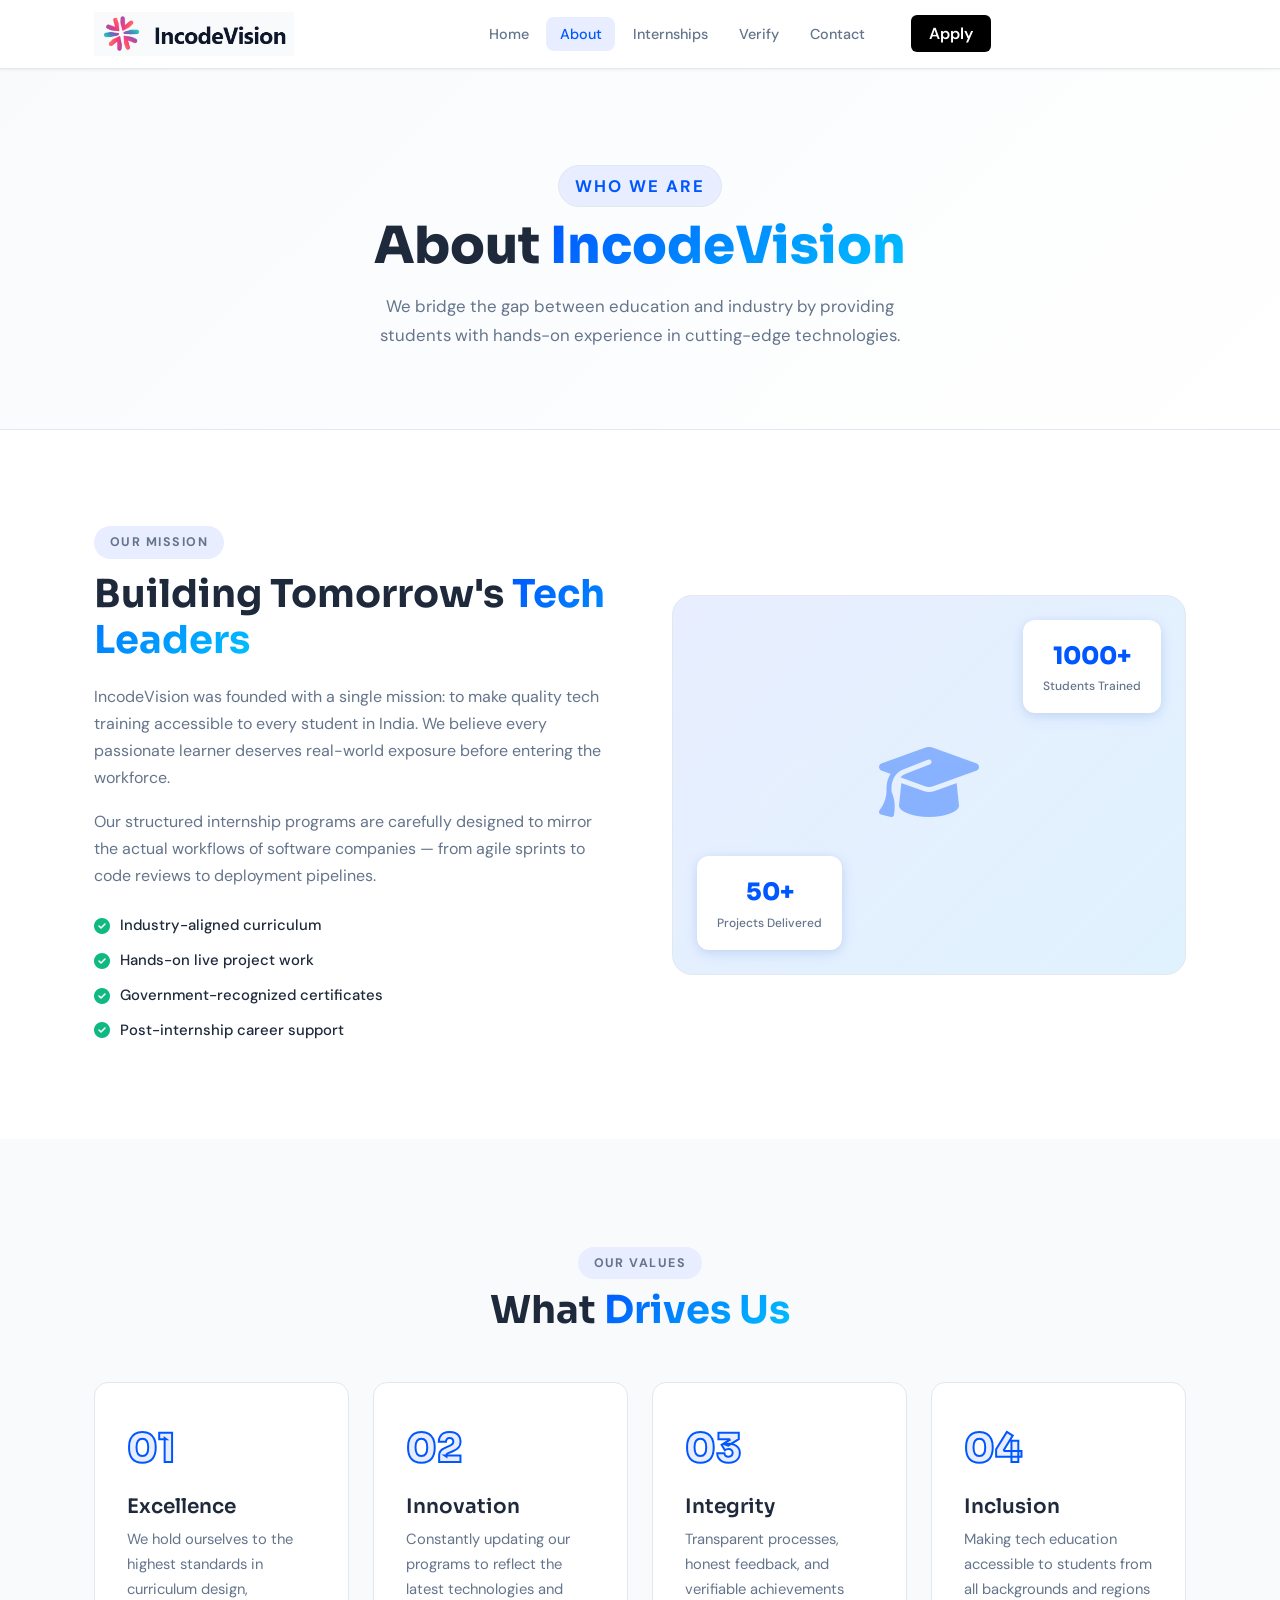
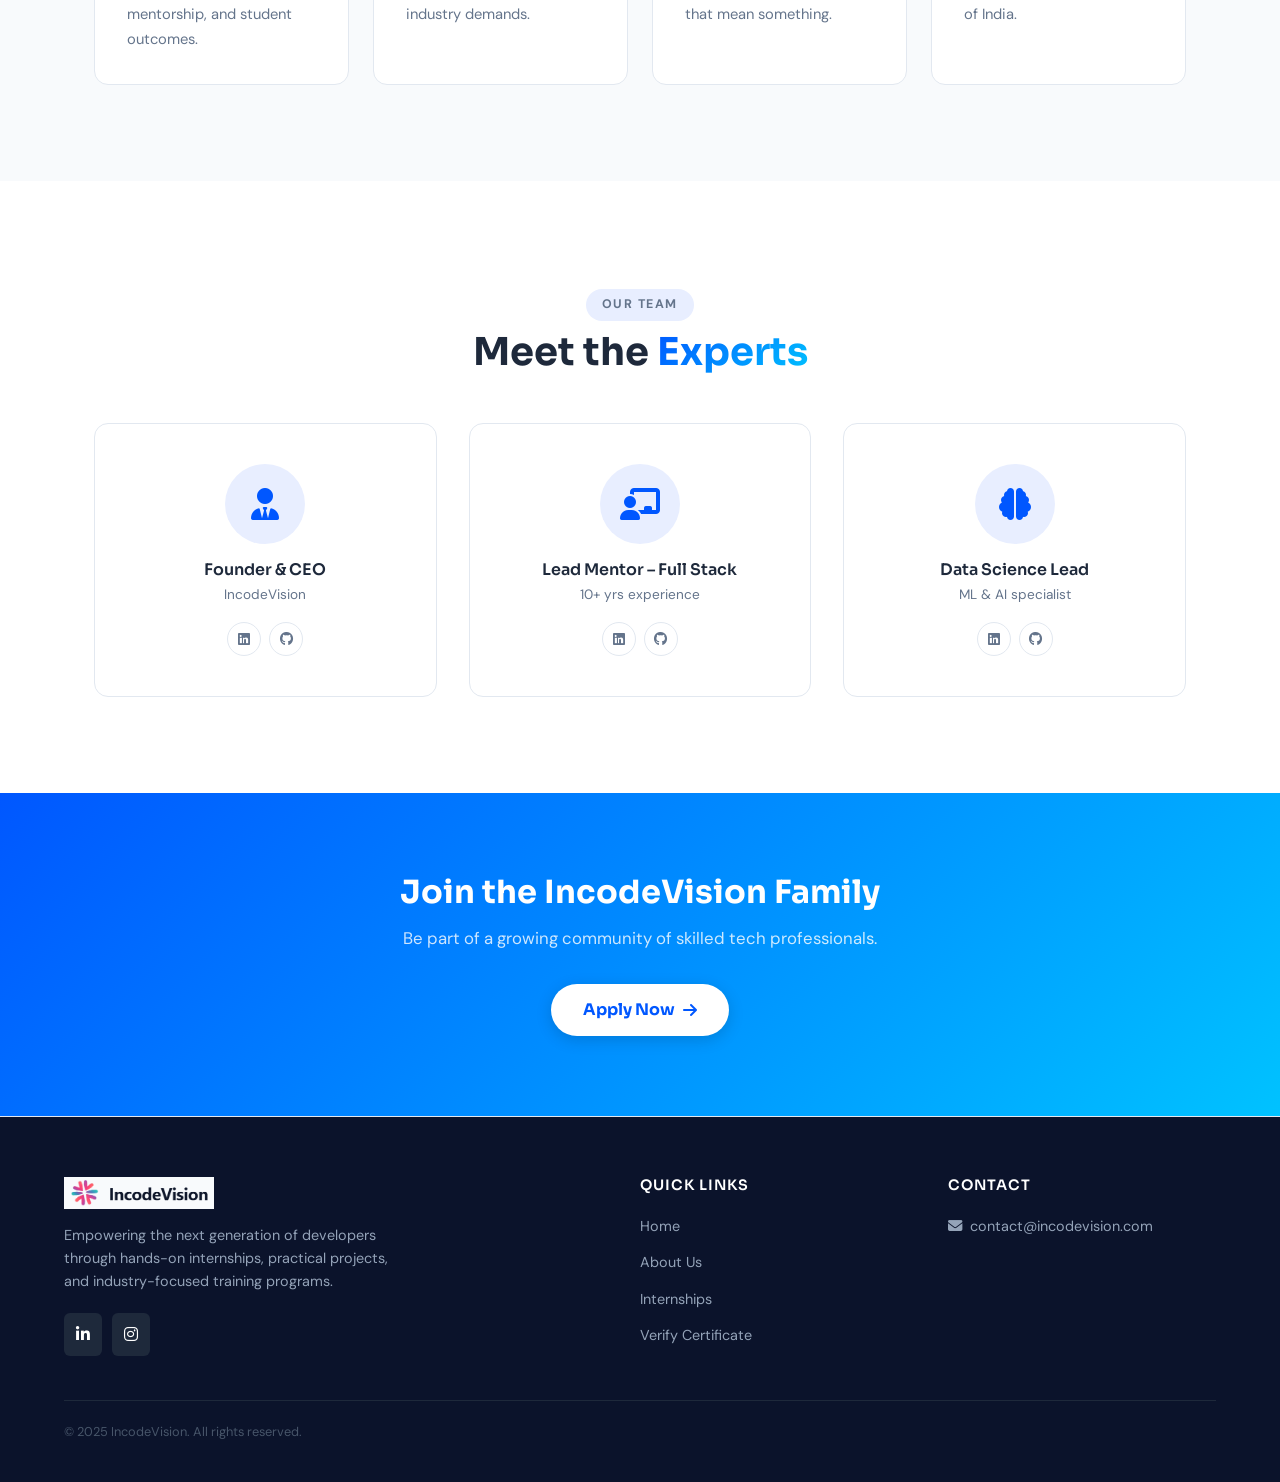
==== commit 5f87bae5: "Add files via upload" ====
--- a/incodevision-site/about.html
+++ b/incodevision-site/about.html
@@ -29,12 +29,12 @@
 
     <div class="nav-menu-wrapper">
       <ul class="nav-links">
-        <li><a href="index.html">Home</a></li>
-        <li><a href="about.html">About</a></li>
-        <li><a href="internships.html">Internships</a></li>
-        <li><a href="verify.html" class="active">Verify</a></li>
-        <li><a href="contact.html">Contact</a></li>
-      </ul>
+  <li><a href="index.html">Home</a></li>
+  <li><a href="about.html" class="active">About</a></li>
+  <li><a href="internships.html">Internships</a></li>
+  <li><a href="verify.html">Verify</a></li>
+  <li><a href="contact.html">Contact</a></li>
+</ul>
     </div>
 
     <div class="nav-action">
